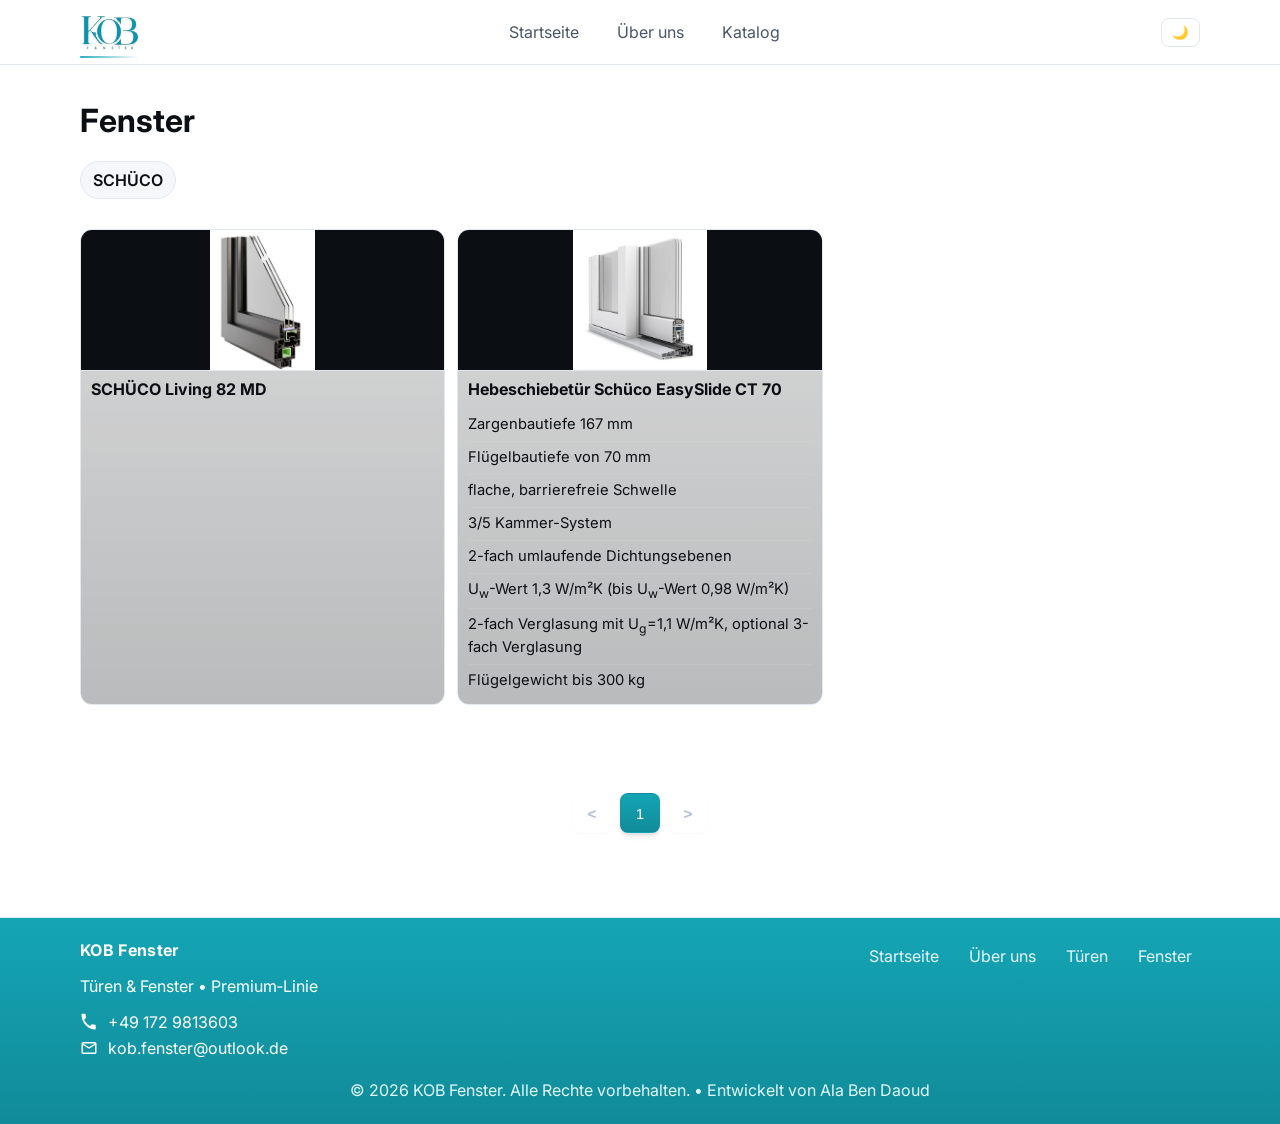
==== windsurf-project/fenetre.html @ ca064a39 "Site vitrine des produit aluminuim" ====
<!DOCTYPE html>
<html lang="fr">
<head>
  <meta charset="UTF-8" />
  <meta name="viewport" content="width=device-width, initial-scale=1" />
  <title>Fenster | KOB Fenster</title>
  <link rel="preconnect" href="https://fonts.googleapis.com">
  <link rel="preconnect" href="https://fonts.gstatic.com" crossorigin>
  <link href="https://fonts.googleapis.com/css2?family=Inter:wght@300;400;600;700&display=swap" rel="stylesheet">
  <link rel="stylesheet" href="assets/css/styles.css" />
  <link rel="icon" href="assets/img/logo_KOB.png" />
</head>
<body>
<header class="site-header">
  <div class="container header-inner">
    <a class="brand" href="index.html" aria-label="DINDECOR – Accueil">
      <img src="assets/img/logo_KOB.png" alt="DINDECOR" class="brand-logo">
    </a>
    <nav class="nav" aria-label="Hauptnavigation">
      <a href="index.html">Startseite</a>
      <a href="qui-sommes-nous.html">Über uns</a>
      <div class="nav-item dropdown">
        <button class="dropdown-trigger" type="button" aria-haspopup="true" aria-expanded="false">Katalog</button>
        <div class="dropdown-menu" role="menu" aria-label="Katalog">
          <a role="menuitem" href="porte.html">Türen</a>
          <a role="menuitem" href="fenetre.html">Fenster</a>
        </div>
      </div>
    </nav>
    <button id="theme-toggle" class="theme-toggle" aria-label="Basculer le thème">🌙</button>
    <button class="nav-toggle" aria-label="Ouvrir le menu" aria-expanded="false">☰</button>
  </div>
</header>

<main class="container page fenster-page">
  <div class="fenster-header">
    <h1>Fenster</h1>
    <div class="badges">
      <span class="badge">SCHÜCO</span>
    </div>
  </div>

  <section class="grid-showcase" aria-label="Fenster Katalog">
    <div class="grid-card">
      <img class="media" src="assets/img/window/F1.jpeg" alt="Fenster - Modell 1" loading="lazy">
      <div class="caption">
        <h4>SCHÜCO Living 82 MD</h4>
      </div>
    </div>
    <div class="grid-card">
      <img class="media" src="assets/img/window/F2.png" alt="Fenster - Modell 2" loading="lazy">
      <div class="caption">
        <h4>Hebeschiebetür Schüco EasySlide CT 70</h4>
        <ul class="spec-list">
          <li>Zargenbautiefe 167 mm</li>
          <li>Flügelbautiefe von 70 mm</li>
          <li>flache, barrierefreie Schwelle</li>
          <li>3/5 Kammer-System</li>
          <li>2-fach umlaufende Dichtungsebenen</li>
          <li>U<sub>w</sub>-Wert 1,3 W/m²K (bis U<sub>w</sub>-Wert 0,98 W/m²K)</li>
          <li>2-fach Verglasung mit U<sub>g</sub>=1,1 W/m²K, optional 3-fach Verglasung</li>
          <li>Flügelgewicht bis 300 kg</li>
        </ul>
      </div>
    </div>
  </section>

  <nav id="cataloguePagination" class="pagination" aria-label="Pagination du catalogue"></nav>

  <div id="catalogueEmpty" class="catalogue-empty hidden">Aucun produit ne correspond à la recherche.</div>
</main>

<div id="imageLightbox" class="lightbox-backdrop hidden" aria-hidden="true">
  <div class="lightbox-inner">
    <img id="lightboxImage" src="" alt="Agrandissement de la fenêtre">
  </div>
</div>

<footer class="site-footer">
  <div class="container footer-inner">
    <div>
      <strong>KOB Fenster</strong>
      <p>Türen & Fenster • Premium‑Linie</p>
      <div class="contact-item">
        <svg viewBox="0 0 24 24" aria-hidden="true"><path d="M6.62 10.79a15.05 15.05 0 006.59 6.59l2.2-2.2a1 1 0 011.01-.24c1.12.37 2.33.57 3.58.57a1 1 0 011 1V21a1 1 0 01-1 1C10.85 22 2 13.15 2 2a1 1 0 011-1h3.5a1 1 0 011 1c0 1.25.2 2.46.57 3.58a1 1 0 01-.24 1.01l-2.2 2.2z"/></svg>
        <a href="tel:+491729813603">+49 172 9813603</a>
      </div>
      <div class="contact-item">
        <svg viewBox="0 0 24 24" aria-hidden="true"><path d="M20 4H4a2 2 0 00-2 2v12a2 2 0 002 2h16a2 2 0 002-2V6a2 2 0 00-2-2zm0 2l-8 5L4 6h16zm0 12H4V8l8 5 8-5v10z"/></svg>
        <a href="mailto:kob.fenster@outlook.de">kob.fenster@outlook.de</a>
      </div>
    </div>
    <div class="footer-nav">
      <a href="index.html">Startseite</a>
      <a href="qui-sommes-nous.html">Über uns</a>
      <a href="porte.html">Türen</a>
      <a href="fenetre.html">Fenster</a>
    </div>
    <div class="footer-copy">© <span id="year"></span> KOB Fenster. Alle Rechte vorbehalten. • Entwickelt von Ala Ben Daoud</div>
  </div>
</footer>

<script src="assets/js/main.js"></script>
<script>
  (function(){
    const input = document.getElementById('search');
    const cards = Array.from(document.querySelectorAll('.grid-showcase .grid-card'));
    const empty = document.getElementById('catalogueEmpty');
    const pagination = document.getElementById('cataloguePagination');
    const pageSize = 6;
    const STORAGE_KEY = 'fenetreCurrentPage';
    let currentPage = 1;
    let filteredCards = cards.slice();

    function renderPage(){
      const total = filteredCards.length;
      const totalPages = Math.max(1, Math.ceil(total / pageSize));
      if (currentPage > totalPages) currentPage = totalPages;

      cards.forEach(card => { card.style.display = 'none'; });

      if (total === 0){
        if (empty) empty.classList.remove('hidden');
        if (pagination) pagination.innerHTML = '';
        currentPage = 1;
      } else {
        if (empty) empty.classList.add('hidden');

        const start = (currentPage - 1) * pageSize;
        const end = start + pageSize;
        filteredCards.slice(start, end).forEach(card => {
          card.style.display = '';
        });

        if (!pagination) return;
        pagination.innerHTML = '';

        const prevBtn = document.createElement('button');
        prevBtn.type = 'button';
        prevBtn.className = 'nav-arrow';
        prevBtn.innerHTML = '&lt;';
        prevBtn.disabled = currentPage === 1;
        prevBtn.setAttribute('aria-label', 'Page précédente');
        prevBtn.addEventListener('click', (e) => {
          e.preventDefault();
          if (currentPage > 1) {
            currentPage--;
            renderPage();
          }
        });
        pagination.appendChild(prevBtn);

        let startPage = Math.max(1, currentPage - 2);
        let endPage = Math.min(totalPages, startPage + 4);
        if (endPage - startPage < 4) {
          startPage = Math.max(1, endPage - 4);
        }

        for (let i = startPage; i <= endPage; i++) {
          const btn = document.createElement('button');
          btn.type = 'button';
          btn.className = 'page-btn' + (i === currentPage ? ' active' : '');
          btn.textContent = i;
          btn.setAttribute('aria-label', 'Aller à la page ' + i);
          if (i === currentPage) {
            btn.setAttribute('aria-current', 'page');
          }
          btn.addEventListener('click', (e) => {
            e.preventDefault();
            currentPage = i;
            renderPage();
          });
          pagination.appendChild(btn);
        }

        const nextBtn = document.createElement('button');
        nextBtn.type = 'button';
        nextBtn.className = 'nav-arrow';
        nextBtn.innerHTML = '&gt;';
        nextBtn.disabled = currentPage === totalPages;
        nextBtn.setAttribute('aria-label', 'Page suivante');
        nextBtn.addEventListener('click', (e) => {
          e.preventDefault();
          if (currentPage < totalPages) {
            currentPage++;
            renderPage();
          }
        });
        pagination.appendChild(nextBtn);
      }

      try{
        window.localStorage.setItem(STORAGE_KEY, String(currentPage));
      }catch(e){}
    }

    function applyFilter(options){
      const preservePage = options && options.preservePage === true;
      const term = (input && input.value ? input.value : '').toLowerCase();
      filteredCards = cards.filter(card => {
        const text = card.innerText.toLowerCase();
        return !term || text.includes(term);
      });
      if (!preservePage){
        currentPage = 1;
      }
      renderPage();
    }

    if (input){
      input.addEventListener('input', function(){
        applyFilter({preservePage:false});
      });
    }

    try{
      const saved = window.localStorage.getItem(STORAGE_KEY);
      const parsed = saved ? parseInt(saved, 10) : NaN;
      if (!Number.isNaN(parsed) && parsed > 0){
        currentPage = parsed;
      }
    }catch(e){}

    applyFilter({preservePage:true});

    const lightbox = document.getElementById('imageLightbox');
    const lightboxImg = document.getElementById('lightboxImage');
    const mediaImages = document.querySelectorAll('.grid-showcase img.media');

    function openLightbox(src, alt){
      if (!lightbox || !lightboxImg) return;
      lightboxImg.src = src;
      lightboxImg.alt = alt || '';
      lightbox.classList.remove('hidden');
      lightbox.setAttribute('aria-hidden', 'false');
    }

    function closeLightbox(){
      if (!lightbox || !lightboxImg) return;
      lightbox.classList.add('hidden');
      lightbox.setAttribute('aria-hidden', 'true');
      lightboxImg.src = '';
    }

    mediaImages.forEach(img => {
      img.style.cursor = 'zoom-in';
      img.addEventListener('click', function(){
        openLightbox(img.src, img.alt);
      });
    });

    if (lightbox){
      lightbox.addEventListener('click', function(e){
        if (e.target === lightbox || e.target === lightboxImg){
          closeLightbox();
        }
      });
      document.addEventListener('keydown', function(e){
        if (e.key === 'Escape'){ closeLightbox(); }
      });
    }
  })();
</script>
</body>
</html>
---- windsurf-project/assets/css/styles.css ----
/* Light theme overrides */
html[data-theme="light"]{
  /* Light: background white */
  --bg:#ffffff;
  --bg-soft:#f5f7fb;
  --card:#ffffff;
  --text:#0b0f14;
  --muted:#4a5568;
  /* Accents reflect logo color */
  --primary:var(--brand);
  --primary-600:#118b99;
  --outline:#e2e8f0;
  --header-bg:rgba(255,255,255,.75);
}
/* Base (dark theme defaults) */
:root{
  /* Dark: background black */
  --bg:#000000;
  --bg-soft:#0e0e12;
  --card:#111319;
  --text:#e6ecf2;
  --muted:#a8b3c7;
  /* Brand color derived from logo (teal) */
  --brand:#14a5b5;
  --brand-rgb:20,165,181;
  --primary:var(--brand);
  --primary-600:#1193a2;
  --outline:#2c3a50;
  --header-bg:rgba(0,0,0,.75);
}
*{box-sizing:border-box}
html,body{height:100%}
body{
  margin:0; font-family:Inter,system-ui,-apple-system,Segoe UI,Roboto,Ubuntu,Arial,sans-serif; color:var(--text); background:var(--bg);
}
img{max-width:100%; display:block}
.container{width:min(1120px,92%); margin-inline:auto}
.hidden{display:none}

/* Header */
.site-header{position:sticky; top:0; z-index:50; background:var(--header-bg); backdrop-filter:saturate(140%) blur(8px); border-bottom:1px solid var(--outline)}
.header-inner{display:flex; align-items:center; justify-content:space-between; padding:14px 0; gap:16px}
.brand{position:relative; display:inline-flex; align-items:center; font-weight:700; letter-spacing:.08em; color:var(--text); text-decoration:none}
.brand-logo{height:36px; width:auto; display:block; filter:drop-shadow(0 1px 1px rgba(0,0,0,.15))}
.brand::after{content:""; position:absolute; left:0; right:0; bottom:-8px; height:2px; background:linear-gradient(90deg, rgba(var(--brand-rgb),.9), rgba(var(--brand-rgb),0)); border-radius:2px}
.nav{display:flex; gap:18px; align-items:center}
.nav a{position:relative; color:var(--muted); text-decoration:none; padding:8px 10px; border-radius:8px}
.nav a.active,.nav a:hover{color:var(--text); background:var(--bg-soft)}
.nav a.active::after,.nav a:hover::after{content:""; position:absolute; left:10px; right:10px; bottom:-6px; height:2px; background:var(--primary); border-radius:2px}
.nav-toggle{display:none; background:none; border:1px solid var(--outline); color:var(--text); padding:6px 10px; border-radius:8px}

.dropdown{position:relative}
.dropdown-trigger{position:relative; background:transparent; border:none; color:var(--muted); padding:8px 10px; border-radius:8px; cursor:pointer; font:inherit}
.dropdown-trigger:hover{color:var(--text); background:var(--bg-soft)}
.dropdown-trigger:focus-visible{outline:2px solid var(--primary); outline-offset:2px}
.dropdown-menu{position:absolute; top:calc(100% + 10px); left:0; min-width:180px; background:var(--card); border:1px solid var(--outline); border-radius:12px; padding:6px; box-shadow:0 18px 36px rgba(0,0,0,.25); display:none; z-index:60}
.dropdown-menu a{display:block; padding:10px 10px; border-radius:10px}
.dropdown-menu a:hover{background:var(--bg-soft)}
.dropdown.open .dropdown-menu{display:block}

/* Theme toggle */
.theme-toggle{background:transparent; color:var(--text); border:1px solid var(--outline); padding:6px 10px; border-radius:8px; cursor:pointer; margin-left:10px}
.theme-toggle:hover{background:var(--bg-soft)}

/* Buttons */
.btn{display:inline-block; padding:10px 16px; border-radius:10px; text-decoration:none; border:1px solid var(--outline); color:var(--text)}
.btn-primary{background:linear-gradient(180deg,var(--primary),var(--primary-600)); border-color:transparent; color:#02121b}
.btn-outline{background:transparent}
.btn:hover{transform:translateY(-1px); transition:transform .15s ease}

/* Hero */
.hero{padding:72px 0 48px; background:radial-gradient(60% 60% at 70% 10%, rgba(var(--brand-rgb),.18), transparent 40%), linear-gradient(180deg, transparent, rgba(255,255,255,.02))}
.hero-inner{display:grid; grid-template-columns:1.2fr 1fr; gap:32px; align-items:center}
.hero-text h1{font-size:40px; margin:0 0 10px}
.hero-text p{color:var(--muted); margin:0 0 18px}
.hero-media .media-card{height:300px; border-radius:16px; background:
  radial-gradient(60% 60% at 50% 0%, rgba(var(--brand-rgb),.08), transparent 40%),
  linear-gradient(180deg, rgba(255,255,255,.06), rgba(2,18,27,.35)),
  url('../img/image_accueil.PNG') center/cover no-repeat; 
  border:1px solid var(--outline); box-shadow:0 20px 40px rgba(0,0,0,.25)}
.hero-cta{display:flex; gap:12px}

/* Features */
.features{display:grid; grid-template-columns:repeat(3,1fr); gap:16px; padding:28px 0}
.feature{background:var(--card); border:1px solid var(--outline); padding:18px; border-radius:14px}
.feature h3{margin:0 0 6px}
.feature p{margin:0; color:var(--muted)}

/* Strip */
.strip{padding:40px 0}
.cta-strip{background:linear-gradient(180deg, rgba(76,194,255,.08), transparent)}
.strip-inner{display:flex; gap:18px; align-items:center; justify-content:space-between}

/* Grid showcase */
.grid-showcase{display:grid; grid-template-columns:repeat(3,1fr); gap:12px; padding:30px 0 60px}
.grid-card{position:relative; display:flex; flex-direction:column; border-radius:12px; border:1px solid var(--outline); overflow:hidden; background:linear-gradient(180deg, rgba(255,255,255,.02), rgba(2,18,27,.15))}
.grid-card .media{width:100%; height:140px}
.grid-card img.media{width:100%; height:140px; object-fit:contain; display:block; background:#0b0f14}
.grid-card .caption{padding:8px 10px; background:rgba(0,0,0,.15); border-top:1px solid var(--outline); flex:1}
.grid-card .caption h4{margin:0 0 4px; font-size:1rem}
.grid-card .caption p{margin:0; color:var(--muted); font-size:.9rem; line-height:1.3}

.grid-card .caption .spec-list{list-style:none; margin:10px 0 0; padding:0; color:var(--text); font-size:.92rem; line-height:1.35}
.grid-card .caption .spec-list li{padding:6px 0; border-top:1px solid rgba(255,255,255,.08)}
.grid-card .caption .spec-list li:first-child{border-top:0}

.fenetre-page .fenetre-header{display:flex; flex-direction:column; gap:10px; margin:6px 0 20px}
.fenetre-page .fenetre-header h1{margin:0; letter-spacing:.02em}
.fenetre-page .badges{margin:0}

.fenetre-page .grid-showcase{grid-template-columns:repeat(2, minmax(0, 1fr)); gap:18px; padding:10px 0 60px}
.fenetre-page .grid-card{border-radius:18px; border-color:rgba(255,255,255,.10); background:linear-gradient(180deg, rgba(255,255,255,.05), rgba(2,18,27,.22)); box-shadow:0 18px 40px rgba(0,0,0,.35); transition:transform .18s ease, box-shadow .18s ease, border-color .18s ease}
.fenetre-page .grid-card:hover{transform:translateY(-2px); border-color:rgba(var(--brand-rgb), .55); box-shadow:0 22px 52px rgba(0,0,0,.45)}
.fenetre-page .grid-card img.media{height:220px; background:radial-gradient(60% 60% at 50% 10%, rgba(var(--brand-rgb),.16), transparent 55%), #07090d}
.fenetre-page .grid-card .caption{padding:14px 14px 16px; background:linear-gradient(180deg, rgba(0,0,0,.18), rgba(0,0,0,.30))}
.fenetre-page .grid-card .caption h4{font-size:1.05rem; margin-bottom:6px}
.fenetre-page .grid-card .caption p{font-size:.95rem}
.fenetre-page .grid-card .caption .spec-list{margin-top:12px; font-size:.93rem}
.fenetre-page .grid-card .caption .spec-list li{border-top:1px solid rgba(255,255,255,.10); padding:8px 0}

@media (max-width: 900px){
  .fenetre-page .grid-showcase{grid-template-columns:1fr}
}

/* Page */
.page{padding:28px 0 56px}
.page h1{margin-top:8px}
.about-grid{display:grid; grid-template-columns:repeat(3,1fr); gap:16px; margin-top:14px}
.about-card{background:var(--card); border:1px solid var(--outline); padding:18px; border-radius:14px}
.about-card{background:
  radial-gradient(60% 80% at 80% 0%, rgba(var(--brand-rgb),.08), transparent 55%),
  linear-gradient(180deg, rgba(255,255,255,.04), rgba(2,18,27,.06));
  box-shadow:none}
.page h2::after{content:""; position:absolute; left:0; bottom:0; width:72px; height:3px; background:linear-gradient(90deg, var(--primary), rgba(var(--brand-rgb),0)); border-radius:3px}
.about-card ul{margin:8px 0 0 18px; color:var(--muted)}

/* About enhancements */
.about-hero{margin-top:14px; border-radius:18px; padding:28px; border:1px solid var(--outline);
  background: radial-gradient(60% 80% at 80% 0%, rgba(var(--brand-rgb),.12), transparent 50%),
              linear-gradient(180deg, rgba(255,255,255,.04), rgba(2,18,27,.08));
  display:grid; grid-template-columns:1.2fr 1fr; gap:24px; align-items:center}
.about-hero h1{margin:0 0 8px; font-size:34px}
.about-hero p{margin:0; color:var(--muted); font-size:1.05rem}
.badges{display:flex; flex-wrap:wrap; gap:10px; margin-top:16px}
.badge{padding:8px 12px; border-radius:999px; border:1px solid var(--outline); background:var(--bg-soft); color:var(--text); font-weight:600}
.stats{display:grid; grid-template-columns:repeat(3,1fr); gap:14px; margin-top:18px}
.stat{background:var(--card); border:1px solid var(--outline); border-radius:14px; padding:14px; text-align:center}
.stat .num{font-weight:800; font-size:24px; color:var(--primary)}
.stat .label{color:var(--muted)}

/* About hero media */
.about-hero .hero-media{height:100%}
.about-viewer{display:flex; flex-direction:column; gap:12px; padding:12px; border-radius:16px; border:1px solid var(--outline); background:linear-gradient(180deg, rgba(255,255,255,.02), rgba(2,18,27,.06))}
.about-main{width:100%; height:340px; object-fit:contain; background:radial-gradient(60% 60% at 50% 0%, rgba(var(--brand-rgb),.08), transparent 40%), var(--card); border:1px solid var(--outline); border-radius:16px; box-shadow:0 14px 28px rgba(0,0,0,.22)}
.about-thumbs{display:flex; gap:10px}
.about-thumbs img{width:100%; max-width:112px; height:78px; object-fit:contain; background:var(--card); border:1px solid var(--outline); border-radius:12px; cursor:pointer; transition:transform .15s ease, border-color .15s ease, box-shadow .15s ease}
.about-thumbs img:hover{transform:translateY(-2px); border-color:var(--primary)}
.about-thumbs img.active{outline:2px solid var(--primary); outline-offset:2px; box-shadow:0 8px 18px rgba(var(--brand-rgb), .25)}

/* Viewer arrows */
.about-viewer .viewer-nav{display:flex; justify-content:space-between; margin-top:-48px; pointer-events:none}
.viewer-btn{pointer-events:auto; background:rgba(0,0,0,.35); color:#fff; border:none; width:36px; height:36px; border-radius:999px; display:flex; align-items:center; justify-content:center; cursor:pointer; backdrop-filter:blur(4px);}
.viewer-btn:hover{background:rgba(0,0,0,.55)}
.about-main.fade{opacity:.3; transition:opacity .18s ease}

/* Tabs component */
.tabs{margin-top:18px}
.tablist{display:flex; gap:8px; flex-wrap:wrap; margin:0 0 12px}
.tab-btn{background:var(--bg-soft); color:var(--text); border:1px solid var(--outline); padding:8px 12px; border-radius:10px; cursor:pointer}
.tab-btn[aria-selected="true"]{background:linear-gradient(180deg,var(--primary),var(--primary-600)); color:#02121b; border-color:transparent}
.tab-panel[hidden]{display:none}
.tab-panel.fade-start{opacity:0}
.tab-panel.fade-in{opacity:1; transition:opacity .2s ease}

@media (max-width: 900px){
  .about-hero{grid-template-columns:1fr}
  .about-main{height:240px}
}
/* Catalogue */
.catalogue-controls{display:flex; flex-wrap:wrap; gap:10px; margin:6px 0 16px}
.catalogue-controls input, .catalogue-controls select{background:var(--bg-soft); color:var(--text); border:1px solid var(--outline); padding:10px 12px; border-radius:10px}
.catalogue-grid{display:grid; grid-template-columns:repeat(3,1fr); gap:14px}
.card{background:var(--card); border:1px solid var(--outline); border-radius:14px; overflow:hidden; display:flex; flex-direction:column}
.card img{aspect-ratio:4/3; object-fit:cover; background:#0a0f15}
.catalogue-empty{color:var(--muted); text-align:center; padding:24px}

/* Pagination */
.pagination {
  display: flex;
  justify-content: center;
  align-items: center;
  gap: 8px;
  margin: 20px 0;
  padding: 8px 0;
}

.pagination button {
  display: flex;
  align-items: center;
  justify-content: center;
  width: 40px;
  height: 40px;
  border-radius: 8px;
  border: 1px solid rgba(255, 255, 255, 0.2);
  background: white;
  color: var(--primary);
  font-size: 0.95rem;
  font-weight: 500;
  cursor: pointer;
  transition: all 0.2s ease;
  box-shadow: 0 1px 2px rgba(0, 0, 0, 0.05);
}

.pagination button:not(.page-btn) {
  color: #64748b;
  font-weight: 600;
}

.pagination button:hover:not(:disabled) {
  background-color: rgba(255, 255, 255, 0.9);
  border-color: var(--primary);
  color: var(--primary-600);
}

.pagination button.active {
  background: linear-gradient(180deg, var(--primary), var(--primary-600));
  color: white;
  border-color: transparent;
  box-shadow: 0 4px 6px -1px rgba(0, 0, 0, 0.1), 0 2px 4px -1px rgba(0, 0, 0, 0.06);
}

.pagination button:disabled {
  opacity: 0.5;
  cursor: not-allowed;
}

.pagination button:disabled {
  color: #94a3b8;
  cursor: not-allowed;
  opacity: 0.7;
}

.pagination button svg {
  width: 20px;
  height: 20px;
}

/* Style pour les flèches */
.pagination .prev-next {
  color: #64748b;
  font-weight: 600;
}

.pagination .prev-next:disabled {
  background-color: #f8fafc;
}

/* Image lightbox */
.lightbox-backdrop{
  position:fixed;
  inset:0;
  background:rgba(0,0,0,.78);
  display:flex;
  align-items:center;
  justify-content:center;
  z-index:80;
}
.lightbox-backdrop.hidden{display:none}
.lightbox-inner{
  max-width:90vw;
  max-height:90vh;
}
.lightbox-inner img{
  max-width:100%;
  max-height:90vh;
  object-fit:contain;
  border-radius:14px;
  box-shadow:0 18px 40px rgba(0,0,0,.65);
  border:1px solid var(--outline);
}

/* Footer */
.site-footer{border-top:1px solid var(--outline); background:linear-gradient(180deg, var(--primary), var(--primary-600))}
.footer-inner{display:grid; grid-template-columns:1fr auto; grid-template-rows:auto auto; gap:16px 24px; align-items:start; padding:22px 0; color:#ffffff}
.footer-nav{display:flex; gap:14px; row-gap:8px; flex-wrap:wrap; justify-content:flex-end; align-items:center}
.footer-nav a{color:#e6f6ff; text-decoration:none; padding:6px 8px; border-radius:8px}
.footer-nav a:hover{color:#ffffff; background:rgba(255,255,255,.15)}
.footer-inner a[href^="mailto:"], .footer-inner a[href^="tel:"]{color:#ffffff; text-decoration:none}
.footer-inner a[href^="mailto:"]:hover, .footer-inner a[href^="tel:"]:hover{color:#002b36}
.footer-copy{color:#ecfeff; grid-column:1 / -1; justify-self:center; text-align:center; white-space:normal; line-height:1.35; opacity:.95}
.contact-item{display:flex; align-items:center; gap:10px; margin:6px 0}
.contact-item svg{width:18px; height:18px; fill:currentColor}
.footer-inner strong{display:block; letter-spacing:.02em; margin-bottom:6px}

/* Responsive */
@media (max-width: 900px){
  .hero-inner{grid-template-columns:1fr}
  .grid-showcase{grid-template-columns:repeat(2,1fr)}
  .features{grid-template-columns:1fr}
  .about-grid{grid-template-columns:1fr}
  .catalogue-grid{grid-template-columns:repeat(2,1fr)}
  .footer-inner{grid-template-columns:1fr; text-align:center}
  .footer-nav{justify-content:center}
  .footer-copy{justify-self:center; text-align:center; margin-top:6px}
}
@media (max-width: 640px){
  .catalogue-grid{grid-template-columns:1fr}
  .nav{display:none}
  .nav{flex-direction:column; align-items:flex-start; gap:6px; background:var(--card); border:1px solid var(--outline); border-radius:14px; padding:10px; position:absolute; top:64px; left:4%; right:4%; z-index:70}
  .dropdown-menu{position:static; min-width:unset; box-shadow:none; width:100%; margin-top:6px}
  .nav-toggle{display:block}
}
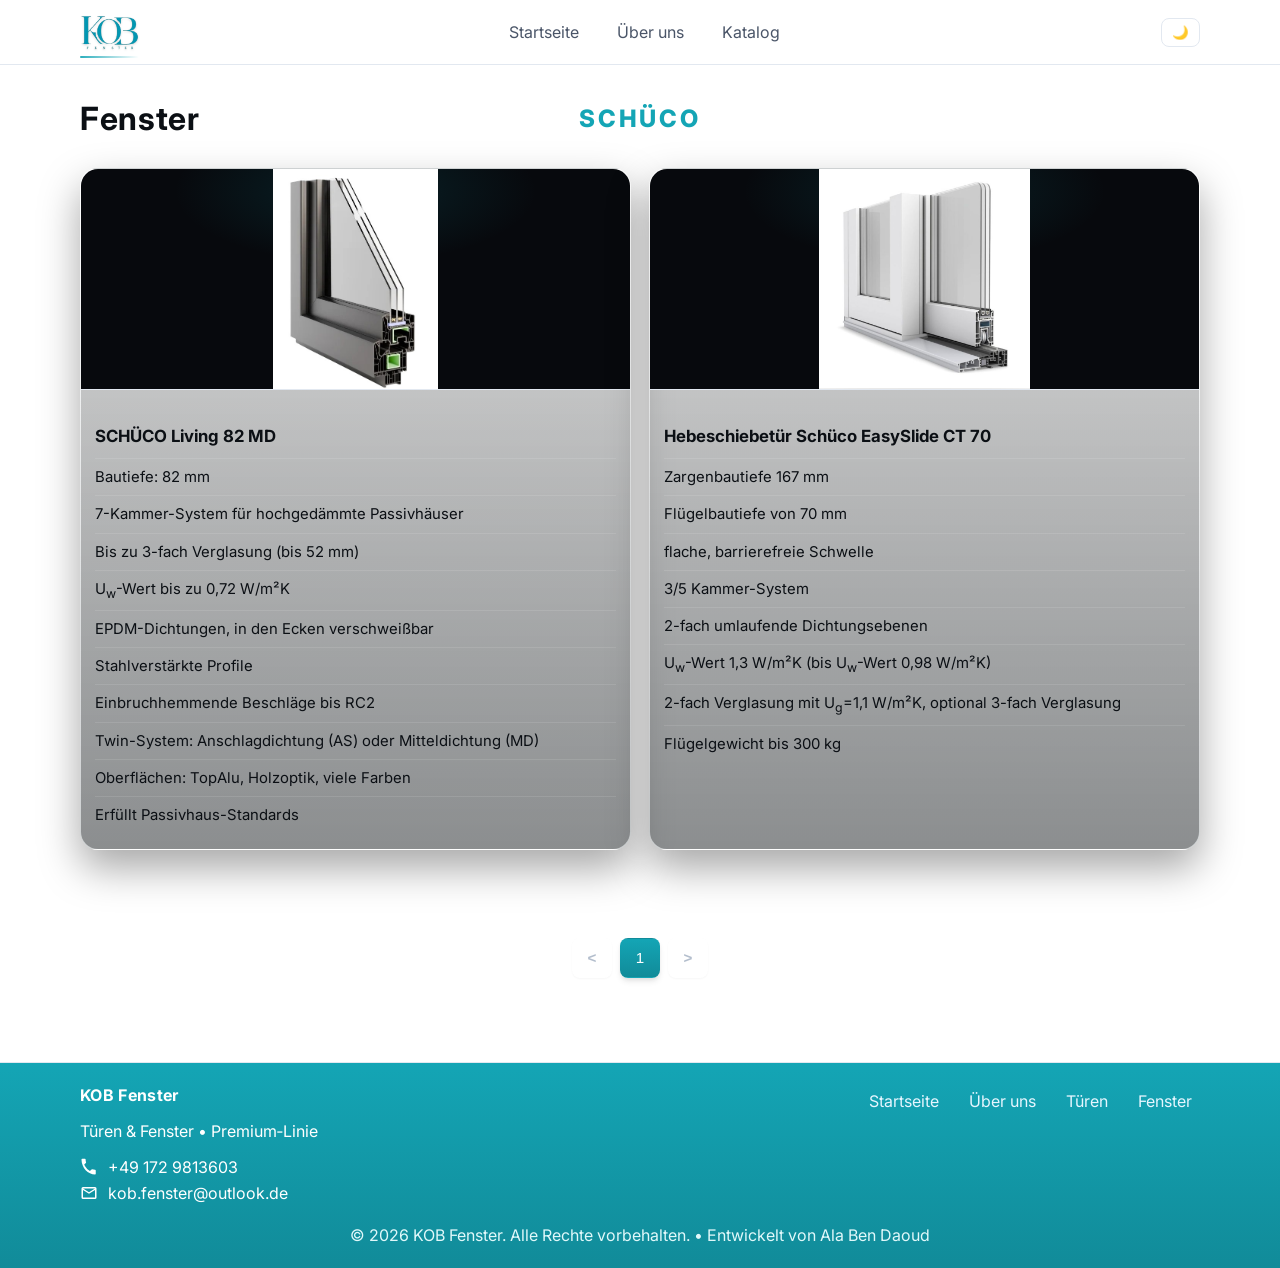
==== commit c761bd29: "Reglage de contenue et style CSS" ====
--- a/windsurf-project/fenetre.html
+++ b/windsurf-project/fenetre.html
@@ -45,6 +45,18 @@
       <img class="media" src="assets/img/window/F1.jpeg" alt="Fenster - Modell 1" loading="lazy">
       <div class="caption">
         <h4>SCHÜCO Living 82 MD</h4>
+        <ul class="spec-list">
+      <li>Bautiefe: 82 mm</li>
+      <li>7-Kammer-System für hochgedämmte Passivhäuser</li>
+      <li>Bis zu 3-fach Verglasung (bis 52 mm)</li>
+      <li>U<sub>w</sub>-Wert bis zu 0,72 W/m²K</li>
+      <li>EPDM-Dichtungen, in den Ecken verschweißbar</li>
+      <li>Stahlverstärkte Profile</li>
+      <li>Einbruchhemmende Beschläge bis RC2</li>
+      <li>Twin-System: Anschlagdichtung (AS) oder Mitteldichtung (MD)</li>
+      <li>Oberflächen: TopAlu, Holzoptik, viele Farben</li>
+      <li>Erfüllt Passivhaus-Standards</li>
+    </ul>
       </div>
     </div>
     <div class="grid-card">
--- a/windsurf-project/assets/css/styles.css
+++ b/windsurf-project/assets/css/styles.css
@@ -97,29 +97,29 @@
 .grid-card .media{width:100%; height:140px}
 .grid-card img.media{width:100%; height:140px; object-fit:contain; display:block; background:#0b0f14}
 .grid-card .caption{padding:8px 10px; background:rgba(0,0,0,.15); border-top:1px solid var(--outline); flex:1}
-.grid-card .caption h4{margin:0 0 4px; font-size:1rem}
 .grid-card .caption p{margin:0; color:var(--muted); font-size:.9rem; line-height:1.3}
-
 .grid-card .caption .spec-list{list-style:none; margin:10px 0 0; padding:0; color:var(--text); font-size:.92rem; line-height:1.35}
 .grid-card .caption .spec-list li{padding:6px 0; border-top:1px solid rgba(255,255,255,.08)}
 .grid-card .caption .spec-list li:first-child{border-top:0}
 
-.fenetre-page .fenetre-header{display:flex; flex-direction:column; gap:10px; margin:6px 0 20px}
-.fenetre-page .fenetre-header h1{margin:0; letter-spacing:.02em}
-.fenetre-page .badges{margin:0}
-
-.fenetre-page .grid-showcase{grid-template-columns:repeat(2, minmax(0, 1fr)); gap:18px; padding:10px 0 60px}
-.fenetre-page .grid-card{border-radius:18px; border-color:rgba(255,255,255,.10); background:linear-gradient(180deg, rgba(255,255,255,.05), rgba(2,18,27,.22)); box-shadow:0 18px 40px rgba(0,0,0,.35); transition:transform .18s ease, box-shadow .18s ease, border-color .18s ease}
-.fenetre-page .grid-card:hover{transform:translateY(-2px); border-color:rgba(var(--brand-rgb), .55); box-shadow:0 22px 52px rgba(0,0,0,.45)}
-.fenetre-page .grid-card img.media{height:220px; background:radial-gradient(60% 60% at 50% 10%, rgba(var(--brand-rgb),.16), transparent 55%), #07090d}
-.fenetre-page .grid-card .caption{padding:14px 14px 16px; background:linear-gradient(180deg, rgba(0,0,0,.18), rgba(0,0,0,.30))}
-.fenetre-page .grid-card .caption h4{font-size:1.05rem; margin-bottom:6px}
-.fenetre-page .grid-card .caption p{font-size:.95rem}
-.fenetre-page .grid-card .caption .spec-list{margin-top:12px; font-size:.93rem}
-.fenetre-page .grid-card .caption .spec-list li{border-top:1px solid rgba(255,255,255,.10); padding:8px 0}
+.fenster-page .fenster-header{position:relative; display:flex; align-items:center; justify-content:flex-start; gap:14px; margin:6px 0 20px}
+.fenster-page .fenster-header h1{margin:0; letter-spacing:.02em}
+.fenster-page .badges{position:absolute; left:50%; transform:translateX(-50%); margin:0}
+
+.fenster-page .grid-showcase{grid-template-columns:repeat(2, minmax(0, 1fr)); gap:18px; padding:10px 0 60px}
+.fenster-page .grid-card{border-radius:18px; border-color:rgba(255,255,255,.10); background:linear-gradient(180deg, rgba(255,255,255,.05), rgba(2,18,27,.22)); box-shadow:0 18px 40px rgba(0,0,0,.35); transition:transform .18s ease, box-shadow .18s ease, border-color .18s ease}
+.fenster-page .grid-card:hover{transform:translateY(-2px); border-color:rgba(var(--brand-rgb), .55); box-shadow:0 22px 52px rgba(0,0,0,.45)}
+.fenster-page .grid-card img.media{height:220px; background:radial-gradient(60% 60% at 50% 10%, rgba(var(--brand-rgb),.16), transparent 55%), #07090d}
+.fenster-page .grid-card .caption{padding:14px 14px 16px; background:linear-gradient(180deg, rgba(0,0,0,.18), rgba(0,0,0,.30))}
+.fenster-page .grid-card .caption h4{font-size:1.05rem; margin-bottom:6px}
+.fenster-page .grid-card .caption p{font-size:.95rem}
+.fenster-page .grid-card .caption .spec-list{margin-top:12px; font-size:.93rem}
+.fenster-page .grid-card .caption .spec-list li{border-top:1px solid rgba(255,255,255,.10); padding:8px 0}
 
 @media (max-width: 900px){
-  .fenetre-page .grid-showcase{grid-template-columns:1fr}
+  .fenster-page .grid-showcase{grid-template-columns:1fr}
+  .fenster-page .fenster-header{flex-direction:column; align-items:flex-start; gap:10px}
+  .fenster-page .badges{position:static; transform:none}
 }
 
 /* Page */
@@ -143,6 +143,9 @@
 .about-hero p{margin:0; color:var(--muted); font-size:1.05rem}
 .badges{display:flex; flex-wrap:wrap; gap:10px; margin-top:16px}
 .badge{padding:8px 12px; border-radius:999px; border:1px solid var(--outline); background:var(--bg-soft); color:var(--text); font-weight:600}
+.fenster-page .badges .badge,
+.fenetre-page .badges .badge{background:transparent; border:0; padding:0; border-radius:0; color:var(--brand); font-weight:800; letter-spacing:.12em; text-transform:uppercase; line-height:1}
+.fenster-page .fenster-header .badges .badge{font-size:1.5rem}
 .stats{display:grid; grid-template-columns:repeat(3,1fr); gap:14px; margin-top:18px}
 .stat{background:var(--card); border:1px solid var(--outline); border-radius:14px; padding:14px; text-align:center}
 .stat .num{font-weight:800; font-size:24px; color:var(--primary)}
